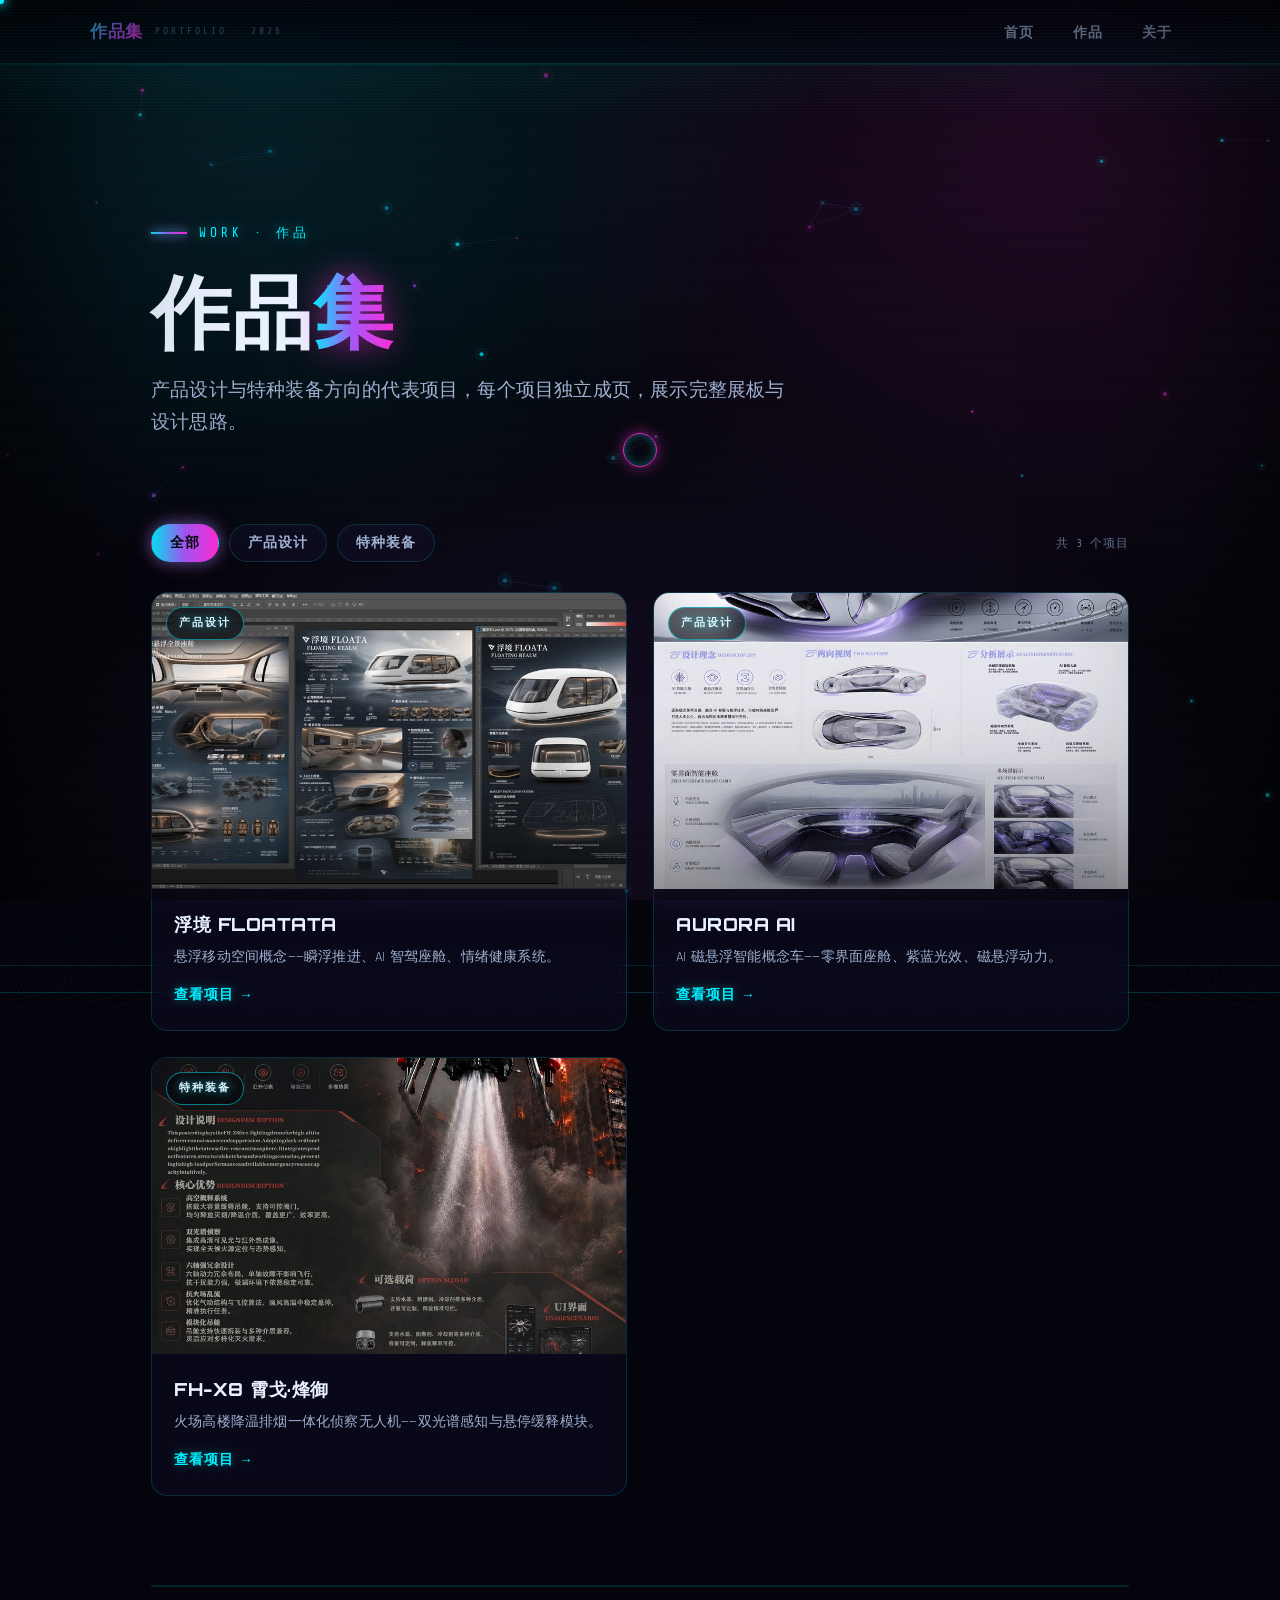
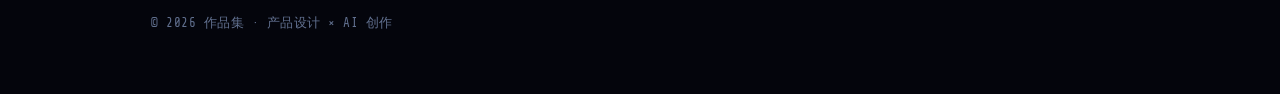
==== work/index.html @ 02cdc8c8 "init: cyberpunk portfolio site (6 pages, 3 projects)" ====
<!DOCTYPE html>
<html lang="zh-CN">
<head>
  <meta charset="UTF-8">
  <meta name="viewport" content="width=device-width, initial-scale=1.0">
  <meta name="description" content="全部作品：浮境 FLOATATA 悬浮移动空间、AURORA AI 磁悬浮概念车、FH-X8 火场侦察无人机。">
  <title>作品 · 产品设计 × AI 创作</title>
  <link rel="icon" href="data:image/svg+xml,%3Csvg xmlns='http://www.w3.org/2000/svg' viewBox='0 0 100 100'%3E%3Cdefs%3E%3ClinearGradient id='g' x1='0' y1='0' x2='1' y2='1'%3E%3Cstop offset='0' stop-color='%2322d3ee'/%3E%3Cstop offset='1' stop-color='%238b5cf6'/%3E%3C/linearGradient%3E%3C/defs%3E%3Crect width='100' height='100' rx='22' fill='url(%23g)'/%3E%3Ctext x='50' y='68' font-size='52' font-weight='800' fill='%2306111f' text-anchor='middle' font-family='Arial'%3E%E4%BD%9C%3C/text%3E%3C/svg%3E">
  <link rel="preconnect" href="https://fonts.googleapis.com">
  <link rel="preconnect" href="https://fonts.gstatic.com" crossorigin>
  <link href="https://fonts.googleapis.com/css2?family=Orbitron:wght@500;700;900&family=Rajdhani:wght@500;600;700&family=Share+Tech+Mono&display=swap" rel="stylesheet">
  <link rel="stylesheet" href="/site.css">
  <script src="/nav.js" defer></script>
  <script src="/fx.js" defer></script>
</head>
<body>
  <main class="site">

    <section class="hero">
      <p class="kicker" data-parallax="8">WORK · 作品</p>
      <h1 class="hero-title" data-parallax="-16">作品<span class="hl">集</span></h1>
      <p class="hero-sub" data-parallax="12">产品设计与特种装备方向的代表项目，每个项目独立成页，展示完整展板与设计思路。</p>
    </section>

    <section class="sect" style="margin-top:36px;">
      <div class="filters reveal">
        <button class="filter-btn on" data-filter="all" type="button">全部</button>
        <button class="filter-btn" data-filter="design" type="button">产品设计</button>
        <button class="filter-btn" data-filter="special" type="button">特种装备</button>
        <span class="filter-count" style="margin-left:auto;font-family:var(--mono);font-size:12px;color:var(--dim);align-self:center;letter-spacing:1px;">共 3 个项目</span>
      </div>

      <div class="work-grid">

        <!-- 浮境 FLOATATA -->
        <a class="work-card tilt reveal" href="/work/floata/" data-cat="design">
          <div class="wc-media">
            <span class="wc-tag">产品设计</span>
            <img src="/assets/work/floating-space.jpg"
                 srcset="/assets/work/floating-space.jpg 900w, /assets/work/floating-space-lg.jpg 1600w"
                 sizes="(max-width:760px) 100vw, 50vw"
                 alt="浮境 FLOATATA 展板" loading="lazy">
          </div>
          <div class="wc-info">
            <h3 class="wc-title">浮境 FLOATATA</h3>
            <p class="wc-desc">悬浮移动空间概念——瞬浮推进、AI 智驾座舱、情绪健康系统。</p>
            <span class="wc-go">查看项目 →</span>
          </div>
        </a>

        <!-- AURORA AI -->
        <a class="work-card tilt reveal" data-delay="90" href="/work/aurora/" data-cat="design">
          <div class="wc-media">
            <span class="wc-tag">产品设计</span>
            <img src="/assets/work/tech-sedan.jpg"
                 srcset="/assets/work/tech-sedan.jpg 900w, /assets/work/tech-sedan-lg.jpg 1600w"
                 sizes="(max-width:760px) 100vw, 50vw"
                 alt="AURORA AI 概念车展板" loading="lazy">
          </div>
          <div class="wc-info">
            <h3 class="wc-title">AURORA AI</h3>
            <p class="wc-desc">AI 磁悬浮智能概念车——零界面座舱、紫蓝光效、磁悬浮动力。</p>
            <span class="wc-go">查看项目 →</span>
          </div>
        </a>

        <!-- FH-X8 -->
        <a class="work-card tilt reveal" href="/work/fh-x8/" data-cat="special">
          <div class="wc-media">
            <span class="wc-tag">特种装备</span>
            <img src="/assets/work/product.jpg"
                 srcset="/assets/work/product.jpg 900w, /assets/work/product-lg.jpg 1600w"
                 sizes="(max-width:760px) 100vw, 50vw"
                 alt="FH-X8 霄戈·烽御 无人机展板" loading="lazy">
          </div>
          <div class="wc-info">
            <h3 class="wc-title">FH-X8 霄戈·烽御</h3>
            <p class="wc-desc">火场高楼降温排烟一体化侦察无人机——双光谱感知与悬停缓释模块。</p>
            <span class="wc-go">查看项目 →</span>
          </div>
        </a>

      </div>
    </section>

    <footer class="site-footer reveal">
      <p class="small">© <span id="year">2026</span> 作品集 · 产品设计 × AI 创作</p>
    </footer>

  </main>
  <script>document.getElementById('year').textContent = new Date().getFullYear();</script>
</body>
</html>
---- site.css ----
/* ============================================================
   Portfolio · 未来科技 · 赛博朋克主题 (CYBERPUNK / SYNTHWAVE)
   配色：近黑底 + 霓虹青(#00f0ff) + 品红(#ff2bd6) + 电紫(#a855f7)
   元素：合成波网格地面 · CRT 扫描线 · 故障字 · 全息旋转描边 · 光束扫过
   ============================================================ */

:root {
  --bg: #04050c;
  --bg-2: #0a0c1a;
  --panel: rgba(120, 90, 255, .05);
  --panel-2: rgba(140, 120, 255, .08);
  --line: rgba(0, 240, 255, .16);
  --line-strong: rgba(255, 43, 214, .38);
  --text: #eaf2ff;
  --muted: #9fb0d0;
  --dim: #61708f;
  --c1: #00f0ff;   /* 霓虹青 */
  --c2: #ff2bd6;   /* 品红 */
  --c3: #a855f7;   /* 电紫 */
  --grad: linear-gradient(92deg, #00f0ff 0%, #a855f7 50%, #ff2bd6 100%);
  --grad-soft: linear-gradient(160deg, rgba(0, 240, 255, .12), rgba(255, 43, 214, .08));
  --glow: 0 0 22px rgba(0, 240, 255, .4);
  --radius: 16px;
  --mono: "Share Tech Mono", ui-monospace, "SF Mono", "Cascadia Code", Consolas, monospace;
  --display: "Orbitron", "Rajdhani", ui-sans-serif, system-ui, sans-serif;
  --sans: "Rajdhani", ui-sans-serif, -apple-system, BlinkMacSystemFont, "PingFang SC", "Microsoft YaHei", sans-serif;
}

* { margin: 0; padding: 0; box-sizing: border-box; }

html { scroll-behavior: smooth; }

body {
  background: var(--bg);
  color: var(--text);
  font-family: var(--sans);
  font-size: 16px;
  line-height: 1.7;
  -webkit-font-smoothing: antialiased;
  overflow-x: hidden;
  letter-spacing: .2px;
}

/* ---- 背景：霓虹网格纹理（全站固定） ---- */
body::before {
  content: "";
  position: fixed;
  inset: 0;
  z-index: -4;
  background:
    radial-gradient(circle at 20% 0%, rgba(0, 240, 255, .14), transparent 42%),
    radial-gradient(circle at 82% 12%, rgba(255, 43, 214, .12), transparent 42%),
    radial-gradient(circle at 50% 120%, rgba(168, 85, 247, .16), transparent 55%),
    var(--bg);
  pointer-events: none;
}

/* ---- 顶部霓虹光晕装饰 ---- */
body::after {
  content: "";
  position: fixed;
  top: -260px; left: 50%;
  transform: translateX(-50%);
  width: 130vw; height: 620px;
  z-index: -5;
  background:
    radial-gradient(ellipse 42% 55% at 28% 42%, rgba(0, 240, 255, .16), transparent 65%),
    radial-gradient(ellipse 40% 52% at 72% 38%, rgba(255, 43, 214, .14), transparent 65%);
  pointer-events: none;
}

/* ---- 合成波滚动网格地面（fx.js 注入 .fx-grid） ---- */
.fx-grid {
  position: fixed;
  left: -60%; right: -60%; bottom: -12%;
  height: 62vh;
  z-index: -3;
  background-image:
    linear-gradient(rgba(0, 240, 255, .55) 1px, transparent 1px),
    linear-gradient(90deg, rgba(255, 43, 214, .35) 1px, transparent 1px);
  background-size: 46px 46px;
  transform: perspective(340px) rotateX(70deg);
  transform-origin: bottom center;
  -webkit-mask-image: linear-gradient(to top, #000 0%, rgba(0, 0, 0, .4) 45%, transparent 86%);
          mask-image: linear-gradient(to top, #000 0%, rgba(0, 0, 0, .4) 45%, transparent 86%);
  opacity: .55;
  animation: gridmove 5.5s linear infinite;
  pointer-events: none;
}
@keyframes gridmove { from { background-position-y: 0; } to { background-position-y: 46px; } }

/* 地平线霓虹光带 */
.fx-grid::after {
  content: "";
  position: absolute;
  left: 0; right: 0; top: 0;
  height: 2px;
  background: linear-gradient(90deg, transparent, var(--c1), var(--c2), transparent);
  box-shadow: 0 0 18px var(--c1), 0 0 30px var(--c2);
}

/* ---- CRT 扫描线 + 扫描光束（fx.js 注入 .fx-scan） ---- */
.fx-scan {
  position: fixed;
  inset: 0;
  z-index: 9998;
  pointer-events: none;
  background: repeating-linear-gradient(to bottom, rgba(255, 255, 255, .022) 0 1px, transparent 1px 3px);
  opacity: .7;
}
.fx-scan::after {
  content: "";
  position: absolute;
  left: 0; right: 0; height: 130px;
  background: linear-gradient(to bottom, transparent, rgba(0, 240, 255, .05), transparent);
  animation: scan 7s linear infinite;
}
@keyframes scan { from { top: -130px; } to { top: 100%; } }

/* ---- 暗角（fx.js 注入 .fx-vignette） ---- */
.fx-vignette {
  position: fixed;
  inset: 0;
  z-index: 9997;
  pointer-events: none;
  box-shadow: inset 0 0 220px rgba(0, 0, 0, .85);
}

/* ---- 粒子背景画布（fx.js 注入 .fx-bg） ---- */
.fx-bg {
  position: fixed;
  inset: 0;
  z-index: -2;
  pointer-events: none;
}

/* ---- 顶部阅读进度条 ---- */
.fx-progress {
  position: fixed;
  top: 0; left: 0;
  height: 3px;
  width: 0;
  z-index: 10001;
  background: var(--grad);
  box-shadow: 0 0 14px var(--c1), 0 0 22px var(--c2);
  transition: width .08s linear;
}

::selection { background: rgba(255, 43, 214, .34); color: #fff; }

::-webkit-scrollbar { width: 10px; }
::-webkit-scrollbar-track { background: var(--bg); }
::-webkit-scrollbar-thumb { background: #1b2540; border-radius: 8px; box-shadow: inset 0 0 6px rgba(0,240,255,.4); }
::-webkit-scrollbar-thumb:hover { background: #2a3a66; }

a { color: inherit; }
img { max-width: 100%; }

/* ================= 导航（nav.js 注入 .sk-nav） ================= */
.sk-nav {
  position: fixed;
  top: 0; left: 0; right: 0;
  z-index: 9990;
  height: 62px;
  display: flex;
  align-items: center;
  justify-content: space-between;
  gap: 16px;
  padding: 0 max(22px, calc((100vw - 1080px) / 2));
  background: rgba(4, 5, 12, .55);
  backdrop-filter: blur(16px);
  -webkit-backdrop-filter: blur(16px);
  border-bottom: 1px solid var(--line);
  box-shadow: 0 1px 0 rgba(0, 240, 255, .12);
  transition: border-color .25s ease, background .25s ease, transform .3s ease;
  font-family: var(--sans);
}
.sk-nav.scrolled {
  background: rgba(4, 5, 12, .85);
  border-bottom-color: var(--line-strong);
  box-shadow: 0 0 24px rgba(0, 240, 255, .12);
}
.sk-nav--hidden { transform: translateY(-100%); }
.sk-nav a { text-decoration: none; }

.sk-brand { display: flex; align-items: baseline; gap: 10px; min-width: 0; }
.sk-brand b {
  font-family: var(--display);
  font-size: 17px;
  font-weight: 900;
  letter-spacing: 2px;
  background: var(--grad);
  -webkit-background-clip: text;
  background-clip: text;
  -webkit-text-fill-color: transparent;
  white-space: nowrap;
  text-shadow: 0 0 18px rgba(0, 240, 255, .25);
}
.sk-brand span {
  font-size: 10px;
  letter-spacing: 3px;
  color: var(--dim);
  font-family: var(--mono);
  white-space: nowrap;
}

.sk-links { display: flex; align-items: center; gap: 2px; overflow-x: auto; scrollbar-width: none; }
.sk-links::-webkit-scrollbar { display: none; }
.sk-links a {
  padding: 7px 14px;
  border-radius: 10px;
  font-size: 14px;
  color: var(--muted);
  white-space: nowrap;
  font-weight: 600;
  letter-spacing: .5px;
  position: relative;
  transition: color .2s ease, background .2s ease, text-shadow .2s ease;
}
.sk-links a:hover { color: var(--text); background: var(--panel); text-shadow: 0 0 12px rgba(0, 240, 255, .6); }
.sk-links a.on { color: var(--c1); font-weight: 700; text-shadow: 0 0 12px rgba(0, 240, 255, .7); }
.sk-links a.on::after {
  content: "";
  position: absolute;
  left: 14px; right: 14px; bottom: 3px;
  height: 2px;
  border-radius: 2px;
  background: var(--grad);
  box-shadow: 0 0 10px var(--c1), 0 0 16px var(--c2);
}

/* ================= 布局容器 ================= */
.site {
  max-width: 1080px;
  margin: 0 auto;
  padding: 92px max(22px, 4vw) 60px;
}

/* ================= Hero ================= */
.hero { padding: 60px 0 30px; position: relative; }

.kicker {
  font-family: var(--mono);
  font-size: 13px;
  letter-spacing: 4px;
  color: var(--c1);
  margin-bottom: 24px;
  display: inline-flex;
  align-items: center;
  gap: 12px;
  text-shadow: 0 0 12px rgba(0, 240, 255, .5);
}
.kicker::before {
  content: "";
  width: 36px; height: 1.5px;
  background: var(--grad);
  box-shadow: 0 0 10px var(--c1), 0 0 14px var(--c2);
}

.hero-title {
  font-family: var(--display);
  font-size: clamp(42px, 7.5vw, 80px);
  font-weight: 900;
  line-height: 1.06;
  letter-spacing: 1px;
  margin-bottom: 22px;
  position: relative;
}
.hero-title .hl {
  background: var(--grad);
  -webkit-background-clip: text;
  background-clip: text;
  -webkit-text-fill-color: transparent;
  filter: drop-shadow(0 0 16px rgba(255, 43, 214, .55));
}

/* 故障字 glitch（周期爆发，平时显示渐变原字） */
.glitch::before, .glitch::after {
  content: attr(data-text);
  position: absolute;
  inset: 0;
  opacity: 0;
  pointer-events: none;
  font: inherit;
  letter-spacing: inherit;
}
.glitch::before { color: var(--c2); animation: glitchA 5s steps(2, end) infinite; }
.glitch::after { color: var(--c1); animation: glitchB 5s steps(2, end) infinite; }
@keyframes glitchA {
  0%, 91%, 100% { opacity: 0; transform: translate(0, 0); clip-path: inset(0 0 100% 0); }
  92% { opacity: .85; transform: translate(-4px, -2px); clip-path: inset(8% 0 62% 0); }
  95% { opacity: .85; transform: translate(4px, 2px); clip-path: inset(54% 0 18% 0); }
  98% { opacity: .85; transform: translate(-3px, 1px); clip-path: inset(30% 0 40% 0); }
}
@keyframes glitchB {
  0%, 91%, 100% { opacity: 0; transform: translate(0, 0); clip-path: inset(0 0 100% 0); }
  93% { opacity: .85; transform: translate(4px, 2px); clip-path: inset(14% 0 56% 0); }
  96% { opacity: .85; transform: translate(-4px, -2px); clip-path: inset(60% 0 12% 0); }
  99% { opacity: .85; transform: translate(3px, -1px); clip-path: inset(40% 0 34% 0); }
}

.typewriter {
  display: inline-block;
  border-right: 2.5px solid var(--c2);
  padding-right: 6px;
  color: var(--c1);
  text-shadow: 0 0 12px rgba(0, 240, 255, .55);
  animation: blink .85s step-end infinite;
}
@keyframes blink { 50% { border-color: transparent; } }

.hero-sub {
  font-size: 19px;
  color: var(--muted);
  max-width: 640px;
  margin-bottom: 18px;
}
.hero-note {
  font-family: var(--mono);
  font-size: 13px;
  color: var(--dim);
  letter-spacing: 1px;
  margin-bottom: 34px;
}

.contact-row { display: flex; gap: 14px; flex-wrap: wrap; }

.contact-btn {
  display: inline-flex;
  align-items: center;
  gap: 8px;
  padding: 13px 26px;
  border-radius: 12px;
  font-size: 15px;
  font-weight: 700;
  letter-spacing: 1px;
  text-decoration: none;
  text-transform: uppercase;
  transition: transform .2s ease, box-shadow .25s ease, background .25s ease, border-color .25s ease;
}
.contact-btn--dark {
  background: var(--grad);
  color: #04050c;
  box-shadow: 0 4px 24px rgba(255, 43, 214, .4), 0 0 18px rgba(0, 240, 255, .35);
}
.contact-btn--dark:hover {
  transform: translateY(-2px);
  box-shadow: 0 8px 34px rgba(255, 43, 214, .6), 0 0 28px rgba(0, 240, 255, .5);
}
.contact-btn--light {
  background: var(--panel);
  border: 1px solid var(--line-strong);
  color: var(--text);
  backdrop-filter: blur(8px);
  box-shadow: inset 0 0 18px rgba(0, 240, 255, .06);
}
.contact-btn--light:hover {
  transform: translateY(-2px);
  border-color: var(--c1);
  box-shadow: 0 0 22px rgba(0, 240, 255, .35), inset 0 0 22px rgba(255, 43, 214, .08);
  text-shadow: 0 0 12px rgba(0, 240, 255, .7);
}

/* ================= 区块 ================= */
.sect { margin: 76px 0; }

.sect-head {
  display: flex;
  align-items: baseline;
  justify-content: space-between;
  gap: 16px;
  margin-bottom: 30px;
}
.sect-head h2 {
  font-family: var(--display);
  font-size: 27px;
  font-weight: 800;
  letter-spacing: 2px;
  text-shadow: 0 0 18px rgba(0, 240, 255, .18);
}
.sect-head .no {
  font-family: var(--mono);
  font-size: 11.5px;
  letter-spacing: 3px;
  color: var(--c2);
  text-shadow: 0 0 10px rgba(255, 43, 214, .4);
  white-space: nowrap;
}

/* ================= 作品卡片 ================= */
.work-grid {
  display: grid;
  grid-template-columns: repeat(2, 1fr);
  gap: 26px;
  perspective: 1400px;
}
@media (max-width: 760px) { .work-grid { grid-template-columns: 1fr; } }

.work-card {
  display: block;
  text-decoration: none;
  border-radius: var(--radius);
  overflow: hidden;
  background: var(--panel);
  border: 1px solid var(--line);
  backdrop-filter: blur(10px);
  -webkit-backdrop-filter: blur(10px);
  transition: transform .25s ease, box-shadow .3s ease, border-color .3s ease;
}
.work-card:hover {
  border-color: var(--line-strong);
  box-shadow: 0 18px 50px rgba(2, 4, 12, .8), 0 0 26px rgba(0, 240, 255, .22), 0 0 40px rgba(255, 43, 214, .14);
}

/* 全息旋转霓虹描边（hover） */
.work-card::after {
  content: "";
  position: absolute;
  inset: 0;
  border-radius: var(--radius);
  padding: 1.5px;
  background: conic-gradient(from var(--ang, 0deg), transparent 0 64%, var(--c1) 78%, var(--c2) 90%, transparent 100%);
  -webkit-mask: linear-gradient(#000 0 0) content-box, linear-gradient(#000 0 0);
  -webkit-mask-composite: xor;
          mask-composite: exclude;
  opacity: 0;
  transition: opacity .3s ease;
  pointer-events: none;
}
.work-card:hover::after { opacity: 1; animation: spin 3s linear infinite; }
@property --ang { syntax: "<angle>"; inherits: false; initial-value: 0deg; }
@keyframes spin { to { --ang: 360deg; } }

/* 3D tilt（fx.js） */
.work-card.tilt { transform-style: preserve-3d; will-change: transform; transition: transform .12s ease-out; }
.work-card.tilt .wc-media, .work-card.tilt .wc-info { transform: translateZ(18px); }

.wc-media {
  position: relative;
  aspect-ratio: 16 / 10;
  overflow: hidden;
  background: var(--bg-2);
}
.wc-media img {
  width: 100%; height: 100%;
  object-fit: cover;
  display: block;
  transition: transform .5s ease, filter .5s ease;
}
.work-card:hover .wc-media img { transform: scale(1.06); filter: brightness(1.14) saturate(1.1); }

/* 悬停光束扫过 */
.wc-media::after {
  content: "";
  position: absolute;
  top: 0; left: -60%;
  width: 50%; height: 100%;
  background: linear-gradient(105deg, transparent, rgba(0, 240, 255, .22), rgba(255, 43, 214, .18), transparent);
  transform: skewX(-18deg);
  opacity: 0;
  transition: opacity .3s ease;
  pointer-events: none;
}
.work-card:hover .wc-media::after { opacity: 1; animation: sweep 1.1s ease-in-out; }
@keyframes sweep { from { left: -60%; } to { left: 120%; } }

.wc-tag {
  position: absolute;
  top: 14px; left: 14px;
  z-index: 2;
  font-size: 11px;
  font-weight: 700;
  letter-spacing: 2px;
  padding: 6px 12px;
  border-radius: 999px;
  color: #dff6ff;
  background: rgba(4, 5, 12, .62);
  border: 1px solid rgba(0, 240, 255, .5);
  backdrop-filter: blur(8px);
  font-family: var(--mono);
  text-shadow: 0 0 10px rgba(0, 240, 255, .6);
}

.wc-media--type { display: flex; align-items: flex-end; padding: 22px; }
.cover-a { background:
  radial-gradient(ellipse 90% 70% at 15% 0%, rgba(0,240,255,.35), transparent 60%),
  radial-gradient(ellipse 80% 70% at 90% 100%, rgba(255,43,214,.4), transparent 60%),
  linear-gradient(160deg, #0b1b3a, #0a1230 55%, #101a3d); }
.cover-b { background:
  radial-gradient(ellipse 90% 70% at 80% 10%, rgba(168,85,247,.4), transparent 60%),
  radial-gradient(ellipse 80% 70% at 10% 100%, rgba(0,240,255,.32), transparent 60%),
  linear-gradient(160deg, #170f33, #0d1030 55%, #0b1b3a); }
.cover-c { background:
  radial-gradient(ellipse 90% 70% at 85% 0%, rgba(255,43,214,.32), transparent 60%),
  radial-gradient(ellipse 80% 70% at 10% 100%, rgba(0,240,255,.3), transparent 60%),
  linear-gradient(160deg, #231538, #14102e 55%, #0b1b3a); }
.wc-media--type::before {
  content: "";
  position: absolute;
  inset: 0;
  background-image:
    linear-gradient(rgba(0, 240, 255, .14) 1px, transparent 1px),
    linear-gradient(90deg, rgba(255, 43, 214, .12) 1px, transparent 1px);
  background-size: 34px 34px;
  mask-image: radial-gradient(ellipse 80% 90% at 50% 100%, #000 20%, transparent 80%);
  -webkit-mask-image: radial-gradient(ellipse 80% 90% at 50% 100%, #000 20%, transparent 80%);
}
.cover-type { position: relative; z-index: 1; display: flex; align-items: flex-end; gap: 16px; width: 100%; }
.ct-no {
  font-family: var(--mono);
  font-size: 11px;
  letter-spacing: 2px;
  color: rgba(180, 220, 255, .75);
  writing-mode: vertical-rl;
  padding-bottom: 2px;
}
.ct-title {
  font-family: var(--display);
  font-size: clamp(24px, 3.4vw, 34px);
  font-weight: 900;
  line-height: 1.15;
  letter-spacing: .5px;
  color: #f2f7ff;
  text-shadow: 0 2px 24px rgba(4, 5, 12, .9), 0 0 20px rgba(0, 240, 255, .3);
}
.ct-sub {
  margin-top: 8px;
  font-family: var(--mono);
  font-size: 12px;
  letter-spacing: 1px;
  color: rgba(170, 205, 255, .85);
}

.wc-info { padding: 20px 22px 22px; }
.wc-title { font-family: var(--display); font-size: 18px; font-weight: 800; letter-spacing: .5px; margin-bottom: 6px; }
.wc-desc { font-size: 14px; color: var(--muted); line-height: 1.65; margin-bottom: 12px; }
.wc-go {
  font-size: 13.5px;
  font-weight: 700;
  color: var(--c1);
  font-family: var(--mono);
  letter-spacing: 1px;
  text-shadow: 0 0 10px rgba(0, 240, 255, .4);
}
.work-card:hover .wc-go { text-shadow: 0 0 16px rgba(0, 240, 255, .9); }

/* ================= 作品筛选 ================= */
.filters { display: flex; gap: 10px; flex-wrap: wrap; margin-bottom: 30px; }
.filter-btn {
  padding: 9px 18px;
  border-radius: 999px;
  border: 1px solid var(--line);
  background: var(--panel);
  color: var(--muted);
  font-size: 13.5px;
  font-weight: 600;
  letter-spacing: 1px;
  cursor: pointer;
  font-family: var(--sans);
  transition: all .2s ease;
}
.filter-btn:hover { color: var(--text); border-color: var(--c1); box-shadow: 0 0 14px rgba(0, 240, 255, .25); }
.filter-btn.on {
  background: var(--grad);
  color: #04050c;
  border-color: transparent;
  font-weight: 700;
  box-shadow: 0 0 20px rgba(255, 43, 214, .4), 0 0 14px rgba(0, 240, 255, .35);
}
.work-card.hide { display: none; }

/* ================= 数据概览 ================= */
.stats {
  display: grid;
  grid-template-columns: repeat(3, 1fr);
  gap: 22px;
}
@media (max-width: 760px) { .stats { grid-template-columns: 1fr; } }
.stat {
  background: var(--panel);
  border: 1px solid var(--line);
  border-radius: var(--radius);
  padding: 26px 24px;
  backdrop-filter: blur(10px);
  position: relative;
  overflow: hidden;
  transition: border-color .25s ease, transform .25s ease, box-shadow .25s ease;
}
.stat::before {
  content: "";
  position: absolute;
  top: 0; left: 0;
  width: 100%; height: 2px;
  background: var(--grad);
  box-shadow: 0 0 12px var(--c1);
}
.stat:hover {
  border-color: var(--line-strong);
  transform: translateY(-3px);
  box-shadow: 0 12px 34px rgba(2, 4, 12, .7), 0 0 20px rgba(255, 43, 214, .14);
}
.stat b {
  display: block;
  font-size: 40px;
  font-weight: 900;
  line-height: 1.1;
  margin-bottom: 10px;
  background: var(--grad);
  -webkit-background-clip: text;
  background-clip: text;
  -webkit-text-fill-color: transparent;
  font-family: var(--mono);
  filter: drop-shadow(0 0 12px rgba(0, 240, 255, .25));
}
.stat span { font-size: 13.5px; color: var(--muted); line-height: 1.6; }

/* ================= 标签 chips ================= */
.chips { display: flex; flex-wrap: wrap; gap: 10px; }
.chip {
  display: inline-flex;
  align-items: baseline;
  gap: 8px;
  padding: 8px 15px;
  border-radius: 10px;
  font-size: 13.5px;
  font-weight: 600;
  color: var(--text);
  background: var(--panel);
  border: 1px solid var(--line);
  backdrop-filter: blur(8px);
  transition: border-color .2s ease, box-shadow .2s ease, transform .2s ease;
}
.chip em {
  font-family: var(--mono);
  font-style: normal;
  font-size: 10.5px;
  letter-spacing: 1.5px;
  color: var(--dim);
}
.chip:hover {
  border-color: var(--c1);
  box-shadow: 0 0 16px rgba(0, 240, 255, .25);
  transform: translateY(-1px);
  text-shadow: 0 0 10px rgba(0, 240, 255, .4);
}

/* ================= 时间线 ================= */
.timeline {
  position: relative;
  padding-left: 30px;
  display: grid;
  gap: 30px;
}
.timeline::before {
  content: "";
  position: absolute;
  left: 7px; top: 6px; bottom: 6px;
  width: 2px;
  background: linear-gradient(180deg, var(--c1), var(--c3), var(--c2));
  opacity: .7;
  box-shadow: 0 0 12px var(--c1), 0 0 18px var(--c2);
}
.tl-item { position: relative; }
.tl-item::before {
  content: "";
  position: absolute;
  left: -28.5px; top: 7px;
  width: 11px; height: 11px;
  border-radius: 50%;
  background: var(--bg);
  border: 2.5px solid var(--c1);
  box-shadow: 0 0 14px var(--c1), 0 0 20px var(--c2);
}
.tl-date {
  font-family: var(--mono);
  font-size: 12px;
  letter-spacing: 2px;
  color: var(--c1);
  margin-bottom: 5px;
  text-shadow: 0 0 10px rgba(0, 240, 255, .4);
}
.tl-item h3 { font-size: 18px; font-weight: 750; margin-bottom: 6px; }
.tl-item p { font-size: 14.5px; color: var(--muted); max-width: 680px; margin-bottom: 10px; }
.tl-tags { margin-top: 2px; }

/* ================= 关于页 ================= */
.about-head { display: flex; gap: 26px; align-items: flex-start; }
@media (max-width: 640px) { .about-head { flex-direction: column; } }
.about-avatar {
  flex: none;
  width: 88px; height: 88px;
  border-radius: 24px;
  display: flex;
  align-items: center;
  justify-content: center;
  font-size: 24px;
  font-weight: 900;
  letter-spacing: 1px;
  color: #04050c;
  background: var(--grad);
  box-shadow: 0 8px 30px rgba(255, 43, 214, .4), 0 0 20px rgba(0, 240, 255, .3);
  font-family: var(--display);
}

.grid-2 { display: grid; grid-template-columns: repeat(2, 1fr); gap: 20px; }
@media (max-width: 760px) { .grid-2 { grid-template-columns: 1fr; } }

.blk {
  background: var(--panel);
  border: 1px solid var(--line);
  border-radius: var(--radius);
  padding: 24px;
  backdrop-filter: blur(10px);
  transition: border-color .25s ease, transform .25s ease, box-shadow .25s ease;
}
.blk:hover {
  border-color: var(--line-strong);
  transform: translateY(-2px);
  box-shadow: 0 10px 30px rgba(2, 4, 12, .6), 0 0 18px rgba(0, 240, 255, .12);
}
.blk.strong { border-color: var(--line-strong); background: var(--grad-soft); box-shadow: inset 0 0 24px rgba(255, 43, 214, .08); }
.blk h3 { font-size: 16.5px; font-weight: 750; margin-bottom: 8px; }
.blk p { font-size: 14.5px; color: var(--muted); line-height: 1.7; }
.blk strong { color: var(--text); }

.values li {
  position: relative;
  padding: 12px 0 12px 26px;
  font-size: 15.5px;
  color: var(--muted);
  border-bottom: 1px dashed var(--line);
}
.values li:last-child { border-bottom: none; }
.values li::before {
  content: "▹";
  position: absolute;
  left: 0;
  color: var(--c2);
  font-size: 14px;
  top: 14px;
  text-shadow: 0 0 10px rgba(255, 43, 214, .5);
}
.values strong { color: var(--text); }

.meta { font-family: var(--mono); font-size: 13px; color: var(--dim); letter-spacing: .5px; }
.more-link {
  display: inline-block;
  margin-top: 18px;
  font-size: 15px;
  font-weight: 700;
  letter-spacing: 1px;
  color: var(--c1);
  text-decoration: none;
  text-transform: uppercase;
  border-bottom: 1.5px solid rgba(0, 240, 255, .4);
  padding-bottom: 3px;
  transition: border-color .2s ease, text-shadow .2s ease;
}
.more-link:hover { border-color: var(--c1); text-shadow: 0 0 16px rgba(0, 240, 255, .8); }

/* ================= 项目详情页 ================= */
.back-link {
  display: inline-flex; align-items: center; gap: 8px;
  margin-bottom: 28px;
  padding: 10px 22px;
  font-family: var(--mono);
  font-size: 13.5px;
  font-weight: 700;
  letter-spacing: 1.2px;
  text-transform: uppercase;
  color: var(--c1);
  text-decoration: none;
  border: 1px solid rgba(0, 240, 255, .35);
  border-radius: 12px;
  background: rgba(0, 240, 255, .06);
  backdrop-filter: blur(8px); -webkit-backdrop-filter: blur(8px);
  box-shadow:
    0 0 14px rgba(0, 240, 255, .12),
    inset 0 0 16px rgba(0, 240, 255, .04);
  transition: all .28s ease;
  cursor: pointer;
}
.back-link::before {
  content: '◀';
  font-size: 11px;
  margin-right: 2px;
}
.back-link:hover {
  color: #fff;
  border-color: var(--c1);
  background: rgba(0, 240, 255, .15);
  box-shadow:
    0 0 26px rgba(0, 240, 255, .3),
    0 0 50px rgba(0, 240, 255, .1),
    inset 0 0 20px rgba(0, 240, 255, .08);
  transform: translateX(-3px);
  text-shadow: 0 0 12px rgba(0, 240, 255, .7);
}
.back-link:active { transform: translateX(-1px) scale(.97); }

.proj-tags { display: flex; gap: 10px; flex-wrap: wrap; margin-bottom: 16px; }

.proj-title {
  font-family: var(--display);
  font-size: clamp(30px, 4.6vw, 46px);
  font-weight: 900;
  letter-spacing: 1px;
  line-height: 1.15;
  margin-bottom: 14px;
  text-shadow: 0 0 22px rgba(0, 240, 255, .18);
}
.proj-lead { font-size: 17.5px; color: var(--muted); max-width: 660px; margin-bottom: 36px; }

.proj-hero {
  border-radius: 20px;
  overflow: hidden;
  margin-bottom: 44px;
  border: 1px solid var(--line);
  box-shadow: 0 22px 60px rgba(2, 4, 12, .8), 0 0 26px rgba(0, 240, 255, .14);
}
.proj-hero img { width: 100%; display: block; }
.proj-hero--type { display: flex; flex-direction: column; justify-content: flex-end; min-height: 300px; padding: 30px; }
.proj-hero--type::before {
  content: "";
  position: absolute;
  inset: 0;
  background-image:
    linear-gradient(rgba(0, 240, 255, .1) 1px, transparent 1px),
    linear-gradient(90deg, rgba(255, 43, 214, .1) 1px, transparent 1px);
  background-size: 36px 36px;
  mask-image: radial-gradient(ellipse 70% 80% at 50% 100%, #000 10%, transparent 80%);
  -webkit-mask-image: radial-gradient(ellipse 70% 80% at 50% 100%, #000 10%, transparent 80%);
  pointer-events: none;
}
.ph-no { font-family: var(--mono); font-size: 11.5px; letter-spacing: 2px; color: rgba(180, 220, 255, .85); margin-bottom: 12px; position: relative; z-index: 1; }
.ph-title { font-family: var(--display); font-size: clamp(24px, 3.6vw, 34px); font-weight: 900; line-height: 1.2; letter-spacing: .5px; position: relative; z-index: 1; text-shadow: 0 2px 24px rgba(4, 5, 12, .9), 0 0 18px rgba(0, 240, 255, .25); }
.ph-sub { margin-top: 10px; font-family: var(--mono); font-size: 13px; line-height: 1.8; color: rgba(170, 205, 255, .9); position: relative; z-index: 1; }

.proj-layout { display: grid; grid-template-columns: 250px 1fr; gap: 44px; align-items: start; }
@media (max-width: 860px) { .proj-layout { grid-template-columns: 1fr; gap: 28px; } }

.proj-aside { position: sticky; top: 88px; }
@media (max-width: 860px) { .proj-aside { position: static; } }
.meta-list { list-style: none; }
.meta-list li {
  padding: 11px 0;
  border-bottom: 1px dashed var(--line);
  font-size: 14px;
  color: var(--text);
  line-height: 1.6;
}
.meta-list li:last-child { border-bottom: none; }
.meta-list li span {
  display: block;
  font-family: var(--mono);
  font-size: 10.5px;
  letter-spacing: 2px;
  color: var(--dim);
  margin-bottom: 3px;
}

.proj-body { min-width: 0; }
.proj-body h2 {
  font-family: var(--display);
  font-size: 20px;
  font-weight: 800;
  letter-spacing: 1px;
  margin: 40px 0 14px;
  display: flex;
  align-items: center;
  gap: 12px;
}
.proj-body h2::before {
  content: "";
  width: 26px; height: 3px;
  border-radius: 3px;
  background: var(--grad);
  box-shadow: 0 0 12px var(--c1), 0 0 16px var(--c2);
  flex: none;
}
.proj-body h2:first-child { margin-top: 0; }
.proj-body p { font-size: 15.5px; color: var(--muted); line-height: 1.85; margin-bottom: 14px; }
.proj-body ul { margin: 10px 0 16px 20px; }
.proj-body li { font-size: 15px; color: var(--muted); line-height: 1.85; margin-bottom: 8px; }
.proj-body .blk { margin-bottom: 14px; }

/* ================= 详情页：特性列表 ================= */
.feature-list {
  list-style: none;
  margin-left: 0;
  padding: 0;
  display: grid;
  gap: 10px;
}
.feature-list li {
  padding: 14px 18px;
  border-radius: 12px;
  border-left: 3px solid var(--c1);
  background: var(--grad-soft);
  font-size: 15px;
  line-height: 1.7;
  color: #dff6ff;
  box-shadow: inset 0 0 20px rgba(0, 240, 255, .05);
}
.feature-list li strong { color: #fff; }

/* ================= 详情页：侧边栏信息块 ================= */
.sidebar-block {
  background: var(--panel);
  border: 1px solid var(--line);
  border-radius: 16px;
  padding: 20px;
  margin-bottom: 20px;
  box-shadow: inset 0 0 22px rgba(0, 240, 255, .05);
}
.sidebar-block h4 {
  font-size: 13px;
  font-weight: 700;
  letter-spacing: 2px;
  text-transform: uppercase;
  color: var(--c1);
  margin: 0 0 12px;
  font-family: var(--mono);
  text-shadow: 0 0 10px rgba(0, 240, 255, .4);
}
.sidebar-block dl { margin: 0; font-size: 13.5px; }
.sidebar-block dt { color: var(--dim); margin-top: 8px; }
.sidebar-block dd { margin: 2px 0 10px; color: #c8d4eb; }

/* ================= 详情页：展板画廊 ================= */
.gallery-grid {
  display: grid;
  grid-template-columns: repeat(2, 1fr);
  gap: 22px;
}
@media (max-width: 760px) { .gallery-grid { grid-template-columns: 1fr; } }
.gallery-item {
  margin: 0;
  border-radius: 16px;
  overflow: hidden;
  border: 1px solid var(--line);
  background: var(--panel);
  position: relative;
}
.gallery-item img {
  width: 100%;
  display: block;
  border-radius: 0;
  transition: transform .5s ease, filter .5s ease;
}
.gallery-item:hover img { transform: scale(1.03); filter: brightness(1.12) saturate(1.1); }
.gallery-item figcaption {
  padding: 12px 16px;
  font-size: 13px;
  color: var(--dim);
  font-family: var(--mono);
  letter-spacing: .3px;
}

.quote {
  margin: 0 0 8px;
  padding: 18px 22px;
  border-radius: 14px;
  border-left: 3px solid var(--c1);
  background: var(--grad-soft);
  font-size: 16.5px;
  font-weight: 650;
  line-height: 1.7;
  color: #dff6ff;
  box-shadow: inset 0 0 30px rgba(0, 240, 255, .08);
}

/* ================= 空状态占位（壳模式） ================= */
.empty-state {
  text-align: center;
  padding: 64px 24px;
  border-radius: 20px;
  border: 1px dashed rgba(0, 240, 255, .3);
  background: linear-gradient(160deg, rgba(0, 240, 255, .05), rgba(255, 43, 214, .05));
  display: flex;
  flex-direction: column;
  align-items: center;
  gap: 12px;
}
.empty-icon {
  width: 64px;
  height: 64px;
  display: grid;
  place-items: center;
  border-radius: 16px;
  font-size: 30px;
  color: #aeb9d6;
  background: rgba(255, 255, 255, .04);
  border: 1px solid rgba(0, 240, 255, .2);
  box-shadow: 0 0 24px rgba(255, 43, 214, .18);
}
.empty-state h3 {
  margin: 4px 0 0;
  font-size: 21px;
  font-weight: 750;
  color: #e8eefb;
  letter-spacing: -.01em;
}
.empty-state p {
  margin: 0;
  max-width: 460px;
  color: var(--dim);
  font-size: 15px;
  line-height: 1.7;
}

/* ================= 页脚 ================= */
.site-footer {
  margin-top: 90px;
  padding-top: 26px;
  border-top: 1px solid var(--line);
  box-shadow: 0 -1px 0 rgba(0, 240, 255, .1);
}
.small { font-size: 12.5px; color: var(--dim); font-family: var(--mono); letter-spacing: .5px; }

/* ================= 光效光标（fx.js 注入） ================= */
.sk-cursor, .sk-cursor-ring {
  position: fixed; top: 0; left: 0;
  pointer-events: none;
  z-index: 10002;
  border-radius: 50%;
  mix-blend-mode: screen;
  will-change: transform;
}
.sk-cursor {
  width: 7px; height: 7px; margin: -3.5px 0 0 -3.5px;
  background: var(--c1);
  box-shadow: 0 0 10px var(--c1), 0 0 16px var(--c1);
}
.sk-cursor-ring {
  width: 34px; height: 34px; margin: -17px 0 0 -17px;
  border: 1.5px solid rgba(255, 43, 214, .85);
  box-shadow: 0 0 14px rgba(255, 43, 214, .5), inset 0 0 10px rgba(0, 240, 255, .35);
  transition: width .18s ease, height .18s ease, margin .18s ease, border-color .2s ease, background .2s ease;
}
.sk-cursor-ring.big {
  width: 60px; height: 60px; margin: -30px 0 0 -30px;
  border-color: var(--c1); background: rgba(0, 240, 255, .08);
  box-shadow: 0 0 22px rgba(0, 240, 255, .55), inset 0 0 14px rgba(255, 43, 214, .4);
}
.sk-cursor-ring.down { border-color: var(--c2); box-shadow: 0 0 18px rgba(255, 43, 214, .7); }
@media (hover: hover) and (pointer: fine) {
  body, a, button, .work-card, .tilt, .gallery-item, [data-lightbox], .viewer3d,
  .filter-btn, .chip, .stat, .blk, .lb-close, .lb-prev, .lb-next { cursor: none; }
}

/* ================= 鼠标视差（fx.js 写入 --px/--py） ================= */
[data-parallax] { transform: translate3d(var(--px, 0px), var(--py, 0px), 0); will-change: transform; }

/* ================= 灯箱画廊（fx.js 注入 .lightbox） ================= */
.lightbox {
  position: fixed; inset: 0; z-index: 10003;
  display: flex; align-items: center; justify-content: center;
  padding: 4vh 4vw;
  background: rgba(2, 3, 10, .93);
  backdrop-filter: blur(12px); -webkit-backdrop-filter: blur(12px);
  opacity: 0; visibility: hidden;
  transition: opacity .3s ease, visibility .3s ease;
  cursor: zoom-out;
}
.lightbox.on { opacity: 1; visibility: visible; }
.lb-figure { margin: 0; max-width: 1120px; max-height: 84vh; display: flex; flex-direction: column; gap: 12px; }
.lightbox img {
  max-width: 100%; max-height: 78vh; object-fit: contain; display: block;
  border-radius: 12px; border: 1px solid var(--line);
  box-shadow: 0 0 50px rgba(0, 240, 255, .18), 0 0 60px rgba(255, 43, 214, .12);
  transform: scale(.94); transition: transform .35s cubic-bezier(.2, .7, .3, 1);
}
.lightbox.on img { transform: scale(1); }
.lightbox figcaption { text-align: center; font-family: var(--mono); font-size: 13px; color: var(--muted); letter-spacing: 1px; }
.lb-close, .lb-prev, .lb-next {
  position: fixed; z-index: 1; width: 50px; height: 50px;
  display: grid; place-items: center; border-radius: 50%;
  background: rgba(4, 5, 12, .6); border: 1px solid var(--line-strong);
  color: var(--text); font-size: 24px; line-height: 1; cursor: pointer;
  backdrop-filter: blur(8px); -webkit-backdrop-filter: blur(8px);
  box-shadow: 0 0 18px rgba(255, 43, 214, .3);
  transition: transform .2s ease, box-shadow .2s ease, background .2s ease, color .2s ease;
}
.lb-close { top: 20px; right: 20px; }
.lb-prev { left: 20px; top: 50%; transform: translateY(-50%); font-size: 34px; }
.lb-next { right: 20px; top: 50%; transform: translateY(-50%); font-size: 34px; }
.lb-close:hover, .lb-prev:hover, .lb-next:hover {
  background: var(--grad); color: #04050c;
  box-shadow: 0 0 26px rgba(0, 240, 255, .55), 0 0 26px rgba(255, 43, 214, .45);
}
.lb-prev:hover, .lb-next:hover { transform: translateY(-50%) scale(1.1); }

/* ================= 作品切换查看器（点击/按钮/平滑过渡） ================= */
.viewer3d {
  position: relative; margin: 0 0 40px;
  border-radius: 18px; overflow: hidden;
  border: 1px solid var(--line);
  background:
    radial-gradient(ellipse 80% 70% at 50% 0%, rgba(0, 240, 255, .16), transparent 60%),
    radial-gradient(ellipse 80% 70% at 50% 100%, rgba(255, 43, 214, .16), transparent 60%),
    var(--bg-2);
  box-shadow: 0 20px 60px rgba(2, 4, 12, .8), 0 0 26px rgba(0, 240, 255, .12);
  aspect-ratio: 16 / 10;
  display: flex; align-items: center; justify-content: center;
  touch-action: pan-y; user-select: none; -webkit-user-select: none;
}

/* 图片舞台 */
.viewer3d-stage {
  position: absolute; inset: 0;
  overflow: hidden; cursor: pointer;
}
.viewer3d-img {
  position: absolute; inset: 0;
  width: 100%; height: 100%; object-fit: contain;
  transition: opacity .42s ease, transform .42s ease;
}
.viewer3d-img--active { opacity: 1; z-index: 1; }
.viewer3d-img--next { opacity: 0; z-index: 2; }

/* 过渡方向动画 */
.viewer3d-stage.v-slide-left .viewer3d-img--active { transform: translateX(-6%); }
.viewer3d-stage.v-slide-right .viewer3d-img--active { transform: translateX(6%); }
.viewer3d-stage.v-slide-left .viewer3d-img--next { transform: translateX(6%); }
.viewer3d-stage.v-slide-right .viewer3d-img--next { transform: translateX(-6%); }

/* 网格叠加层 */
.viewer3d::after {
  content: ""; position: absolute; inset: 0; z-index: 2; pointer-events: none;
  background-image:
    linear-gradient(rgba(0, 240, 255, .08) 1px, transparent 1px),
    linear-gradient(90deg, rgba(255, 43, 214, .08) 1px, transparent 1px);
  background-size: 32px 32px;
  -webkit-mask-image: radial-gradient(ellipse 70% 80% at 50% 50%, #000 10%, transparent 80%);
          mask-image: radial-gradient(ellipse 70% 80% at 50% 50%, #000 10%, transparent 80%);
}

/* 左右箭头按钮 */
.viewer3d-btn {
  position: absolute; top: 50%; transform: translateY(-50%);
  z-index: 5; width: 44px; height: 44px;
  display: flex; align-items: center; justify-content: center;
  border: 1px solid rgba(0, 240, 255, .35); border-radius: 50%;
  background: rgba(4, 6, 18, .72);
  backdrop-filter: blur(10px); -webkit-backdrop-filter: blur(10px);
  color: var(--c1); cursor: pointer;
  box-shadow: 0 0 14px rgba(0, 240, 255, .15), inset 0 0 12px rgba(0, 240, 255, .06);
  transition: all .28s ease; opacity: .78;
}
.viewer3d-btn svg { width: 20px; height: 20px; stroke-width: 2.2; }
.viewer3d-btn:hover {
  opacity: 1; border-color: var(--c1);
  background: rgba(0, 240, 255, .12);
  box-shadow: 0 0 24px rgba(0, 240, 255, .32), inset 0 0 16px rgba(0, 240, 255, .1);
  transform: translateY(-50%) scale(1.1);
}
.viewer3d-btn:active { transform: translateY(-50%) scale(.94); }
.viewer3d-btn--prev { left: 12px; }
.viewer3d-btn--next { right: 12px; }

/* 底部信息栏 */
.viewer3d-hint {
  position: absolute; left: 0; right: 0; bottom: 0; z-index: 4;
  display: flex; justify-content: space-between; align-items: center;
  padding: 12px 56px; font-family: var(--mono); font-size: 12px; letter-spacing: 1px;
  color: #cfe6ff; background: linear-gradient(to top, rgba(2, 3, 10, .85), transparent);
  pointer-events: auto;
}
.viewer3d-hint .viewer3d-idx { color: var(--c1); text-shadow: 0 0 10px rgba(0, 240, 255, .5); }

/* 圆点指示器 */
.viewer3d-dots { display: flex; gap: 7px; align-items: center; }
.viewer3d-dot {
  width: 7px; height: 7px; border-radius: 50%;
  background: rgba(120, 140, 180, .28);
  border: 1px solid rgba(0, 240, 255, .2);
  cursor: pointer; transition: all .3s ease;
  box-shadow: none;
}
.viewer3d-dot:hover { background: rgba(0, 240, 255, .36); border-color: rgba(0, 240, 255, .45); }
.viewer3d-dot.on {
  background: var(--c1);
  border-color: var(--c1);
  box-shadow: 0 0 10px rgba(0, 240, 255, .55), 0 0 22px rgba(0, 240, 255, .25);
  transform: scale(1.25);
}

/* ================= 开场 Loading ================= */
.sk-loader {
  position: fixed; inset: 0; z-index: 10005;
  display: flex; align-items: center; justify-content: center;
  background: var(--bg);
  background-image:
    radial-gradient(circle at 50% 40%, rgba(0, 240, 255, .12), transparent 52%),
    radial-gradient(circle at 50% 62%, rgba(255, 43, 214, .12), transparent 52%);
  transition: opacity .6s ease, visibility .6s ease;
}
.sk-loader.done { opacity: 0; visibility: hidden; }
.sk-loader-core { width: min(320px, 72vw); text-align: center; }
.sk-loader-logo {
  font-family: var(--display); font-weight: 900; font-size: 30px; letter-spacing: 4px; margin-bottom: 22px;
  background: var(--grad); -webkit-background-clip: text; background-clip: text; -webkit-text-fill-color: transparent;
  filter: drop-shadow(0 0 18px rgba(0, 240, 255, .4));
}
.sk-loader-logo span { animation: blink .85s step-end infinite; }
.sk-loader-bar {
  height: 4px; border-radius: 4px; overflow: hidden;
  background: rgba(255, 255, 255, .08); box-shadow: inset 0 0 8px rgba(0, 240, 255, .2);
}
.sk-loader-bar i {
  display: block; height: 100%; width: 0;
  background: var(--grad); box-shadow: 0 0 16px var(--c1), 0 0 22px var(--c2);
  transition: width .2s ease;
}
.sk-loader-pct {
  font-family: var(--mono); font-size: 14px; letter-spacing: 2px;
  color: var(--c1); margin-top: 14px; text-shadow: 0 0 12px rgba(0, 240, 255, .5);
}
.sk-loader-sub { font-family: var(--mono); font-size: 10px; letter-spacing: 3px; color: var(--dim); margin-top: 8px; }

/* ================= 页面转场 ================= */
.sk-transition {
  position: fixed; inset: 0; z-index: 10004; pointer-events: none;
  background: #04050c; opacity: 0; transform: translateY(100%);
  transition: transform .5s cubic-bezier(.7, 0, .3, 1), opacity .35s ease;
}
.sk-transition.on { opacity: 1; transform: translateY(0); }
.sk-transition::after {
  content: ""; position: absolute; left: 0; right: 0; top: 0; height: 3px;
  background: var(--grad); box-shadow: 0 0 20px var(--c1), 0 0 30px var(--c2);
}

/* ================= 滚动渐入动画（fx.js 添加 .in 类） ================= */
.reveal {
  opacity: 0;
  transform: translateY(26px);
  transition: opacity .7s cubic-bezier(.2, .65, .3, 1), transform .7s cubic-bezier(.2, .65, .3, 1);
  transition-delay: var(--rd, 0s);
  will-change: opacity, transform;
}
.reveal.in { opacity: 1; transform: translateY(0); }
.reveal[data-rtype="left"] { transform: translateX(-30px); }
.reveal[data-rtype="left"].in { transform: translateX(0); }
.reveal[data-rtype="scale"] { transform: scale(.94); }
.reveal[data-rtype="scale"].in { transform: scale(1); }

/* 减少动画偏好 */
@media (prefers-reduced-motion: reduce) {
  html { scroll-behavior: auto; }
  .reveal { opacity: 1; transform: none; transition: none; }
  .work-card.tilt { transform: none !important; }
  .fx-grid, .fx-scan::after { animation: none !important; }
  .glitch::before, .glitch::after { animation: none !important; opacity: 0 !important; }
  .work-card::after { animation: none !important; }
}
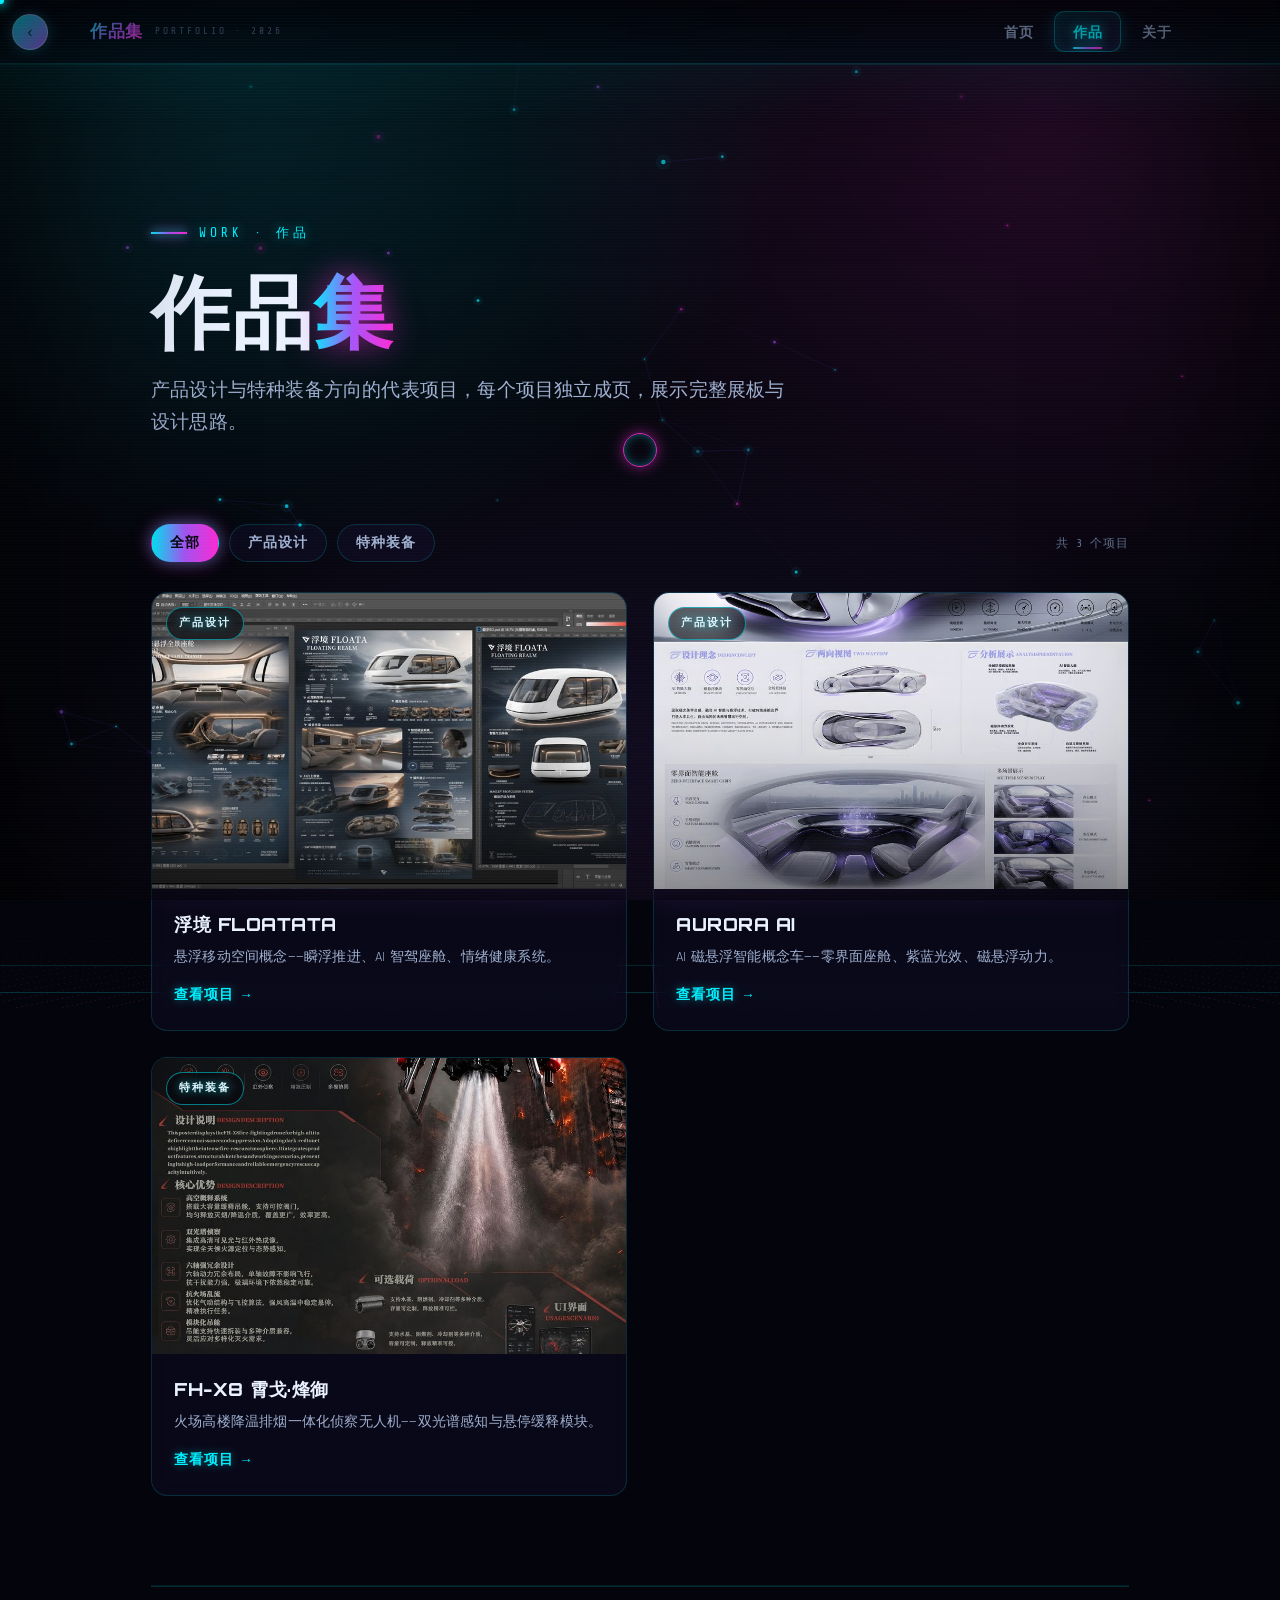
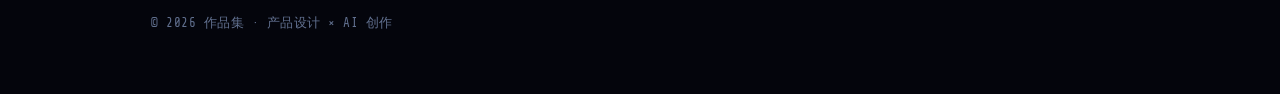
==== commit 892b8110: "V5.9.2: 全局返回箭头按钮(左上角纯箭头,不遮挡品牌) + 修手机3D查看器hover卡住 + 防触摸高亮" ====
--- a/work/index.html
+++ b/work/index.html
@@ -33,7 +33,7 @@
       <div class="work-grid">
 
         <!-- 浮境 FLOATATA -->
-        <a class="work-card tilt reveal" href="/work/floata/" data-cat="design">
+        <a class="work-card tilt reveal" href="/work/floata/index.html" data-cat="design">
           <div class="wc-media">
             <span class="wc-tag">产品设计</span>
             <img src="/assets/work/floating-space.jpg"
@@ -49,7 +49,7 @@
         </a>
 
         <!-- AURORA AI -->
-        <a class="work-card tilt reveal" data-delay="90" href="/work/aurora/" data-cat="design">
+        <a class="work-card tilt reveal" data-delay="90" href="/work/aurora/index.html" data-cat="design">
           <div class="wc-media">
             <span class="wc-tag">产品设计</span>
             <img src="/assets/work/tech-sedan.jpg"
@@ -65,7 +65,7 @@
         </a>
 
         <!-- FH-X8 -->
-        <a class="work-card tilt reveal" href="/work/fh-x8/" data-cat="special">
+        <a class="work-card tilt reveal" href="/work/fh-x8/index.html" data-cat="special">
           <div class="wc-media">
             <span class="wc-tag">特种装备</span>
             <img src="/assets/work/product.jpg"
--- a/site.css
+++ b/site.css
@@ -1062,16 +1062,25 @@
   opacity: 0; visibility: hidden;
   transition: opacity .3s ease, visibility .3s ease;
   cursor: zoom-out;
+  touch-action: none; -webkit-touch-action: none;
 }
 .lightbox.on { opacity: 1; visibility: visible; }
-.lb-figure { margin: 0; max-width: 1120px; max-height: 84vh; display: flex; flex-direction: column; gap: 12px; }
+.lb-figure { margin: 0; max-width: 1120px; max-height: 84vh; display: flex; flex-direction: column; gap: 12px; align-items: center; }
+.lb-figure.fullsize-mode { max-width: none; max-height: none; overflow: visible; }
+.lightbox.fullsize-active { padding: 2vh 2vw; overflow: auto; }
 .lightbox img {
   max-width: 100%; max-height: 78vh; object-fit: contain; display: block;
   border-radius: 12px; border: 1px solid var(--line);
   box-shadow: 0 0 50px rgba(0, 240, 255, .18), 0 0 60px rgba(255, 43, 214, .12);
   transform: scale(.94); transition: transform .35s cubic-bezier(.2, .7, .3, 1);
+  touch-action: none; -webkit-touch-action: none;
 }
 .lightbox.on img { transform: scale(1); }
+.lightbox img.fullsize {
+  max-width: none; max-height: none;
+  width: auto; height: auto;
+  object-fit: contain;
+}
 .lightbox figcaption { text-align: center; font-family: var(--mono); font-size: 13px; color: var(--muted); letter-spacing: 1px; }
 .lb-close, .lb-prev, .lb-next {
   position: fixed; z-index: 1; width: 50px; height: 50px;
@@ -1090,6 +1099,16 @@
   box-shadow: 0 0 26px rgba(0, 240, 255, .55), 0 0 26px rgba(255, 43, 214, .45);
 }
 .lb-prev:hover, .lb-next:hover { transform: translateY(-50%) scale(1.1); }
+.lightbox img.zoomed { cursor: grab; }
+.lightbox img.zoomed.dragging { cursor: grabbing; transition: none; -webkit-transition: none; }
+.lb-hint {
+  position: fixed; left: 50%; bottom: 18px; transform: translateX(-50%);
+  z-index: 2; padding: 7px 16px; border-radius: 999px;
+  font-family: var(--mono); font-size: 12px; letter-spacing: .5px; color: var(--muted);
+  background: rgba(4, 5, 12, .55); border: 1px solid var(--line);
+  backdrop-filter: blur(8px); -webkit-backdrop-filter: blur(8px);
+  pointer-events: none; user-select: none;
+}
 
 /* ================= 作品切换查看器（点击/按钮/平滑过渡） ================= */
 .viewer3d {
@@ -1114,16 +1133,19 @@
 .viewer3d-img {
   position: absolute; inset: 0;
   width: 100%; height: 100%; object-fit: contain;
-  transition: opacity .42s ease, transform .42s ease;
+  opacity: 1;
+  will-change: opacity, transform;
+  backface-visibility: hidden;
 }
 .viewer3d-img--active { opacity: 1; z-index: 1; }
 .viewer3d-img--next { opacity: 0; z-index: 2; }
 
-/* 过渡方向动画 */
-.viewer3d-stage.v-slide-left .viewer3d-img--active { transform: translateX(-6%); }
-.viewer3d-stage.v-slide-right .viewer3d-img--active { transform: translateX(6%); }
-.viewer3d-stage.v-slide-left .viewer3d-img--next { transform: translateX(6%); }
-.viewer3d-stage.v-slide-right .viewer3d-img--next { transform: translateX(-6%); }
+/* 过渡中才启用动画（内联 transform 驱动滑动+淡入淡出；无模糊，手机不卡） */
+.viewer3d-stage.v-transitioning .viewer3d-img {
+  transition:
+    opacity .42s cubic-bezier(.22, .61, .36, 1),
+    transform .42s cubic-bezier(.22, .61, .36, 1);
+}
 
 /* 网格叠加层 */
 .viewer3d::after {
@@ -1147,17 +1169,52 @@
   color: var(--c1); cursor: pointer;
   box-shadow: 0 0 14px rgba(0, 240, 255, .15), inset 0 0 12px rgba(0, 240, 255, .06);
   transition: all .28s ease; opacity: .78;
+  -webkit-tap-highlight-color: transparent; touch-action: manipulation;
 }
 .viewer3d-btn svg { width: 20px; height: 20px; stroke-width: 2.2; }
-.viewer3d-btn:hover {
-  opacity: 1; border-color: var(--c1);
-  background: rgba(0, 240, 255, .12);
-  box-shadow: 0 0 24px rgba(0, 240, 255, .32), inset 0 0 16px rgba(0, 240, 255, .1);
-  transform: translateY(-50%) scale(1.1);
+@media (hover: hover) and (pointer: fine) {
+  .viewer3d-btn:hover {
+    opacity: 1; border-color: var(--c1);
+    background: rgba(0, 240, 255, .12);
+    box-shadow: 0 0 24px rgba(0, 240, 255, .32), inset 0 0 16px rgba(0, 240, 255, .1);
+    transform: translateY(-50%) scale(1.1);
+  }
 }
 .viewer3d-btn:active { transform: translateY(-50%) scale(.94); }
 .viewer3d-btn--prev { left: 12px; }
 .viewer3d-btn--next { right: 12px; }
+
+/* 放大按钮（右下角，更醒目） */
+.viewer3d-btn--zoom {
+  top: auto; bottom: 14px; right: 14px;
+  transform: none;
+  width: 50px; height: 50px;
+  border-color: rgba(255, 43, 214, .45);
+  color: #ff2bd6;
+  background: rgba(4, 6, 18, .78);
+  box-shadow:
+    0 0 18px rgba(255, 43, 214, .22),
+    inset 0 0 14px rgba(255, 43, 214, .08);
+  opacity: 1;
+  animation: zoomPulse 2.8s ease-in-out infinite;
+}
+.viewer3d-btn--zoom svg { width: 24px; height: 24px; }
+@media (hover: hover) and (pointer: fine) {
+  .viewer3d-btn--zoom:hover {
+    border-color: var(--c3); color: #fff;
+    background: linear-gradient(135deg, rgba(255, 43, 214, .18), rgba(168, 85, 247, .18));
+    box-shadow:
+      0 0 30px rgba(255, 43, 214, .42),
+      0 0 50px rgba(168, 85, 247, .2),
+      inset 0 0 20px rgba(255, 43, 214, .12);
+    transform: scale(1.1) !important;
+  }
+}
+.viewer3d-btn--zoom:active { transform: scale(.94) !important; }
+@keyframes zoomPulse {
+  0%, 100% { box-shadow: 0 0 18px rgba(255, 43, 214, .22), inset 0 0 14px rgba(255, 43, 214, .08); }
+  50% { box-shadow: 0 0 28px rgba(255, 43, 214, .38), inset 0 0 20px rgba(255, 43, 214, .14); }
+}
 
 /* 底部信息栏 */
 .viewer3d-hint {
